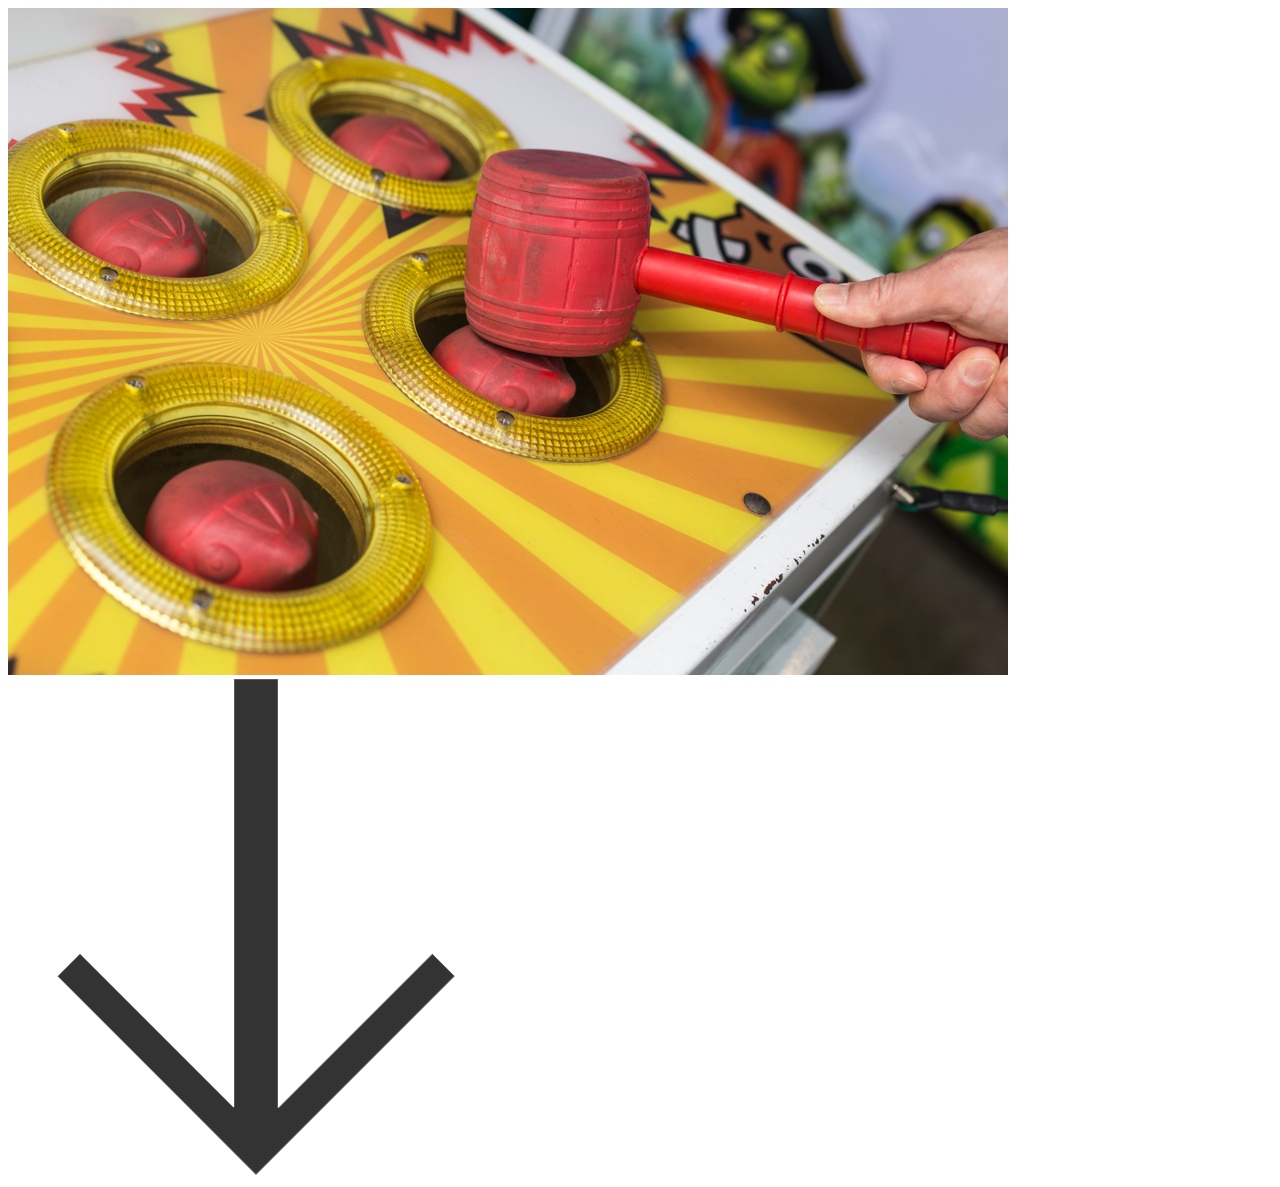
==== index.html @ ab6f2a53 "Whac a mole - HTML e imgs" ====
<!DOCTYPE html>
<html lang="pt-BR">
<head>
    <meta charset="UTF-8">
    <meta name="viewport" content="width=device-width, initial-scale=1.0">
    <title>Whac-A-Mole</title>
</head>
<body>
    <section>
        <div class="banner">
            <img src="imagens/Whac-A-Mole.jpg" alt="Imagem do jogo físico">
        </div>
    </section>
    <footer>
        <div class="nextPage">
            <a href="regras.html" class="circulo">
                <img src="imagens/arrow-down.png" alt="seta para baixo" class="arrow">
            </a>
        </div>
    </footer>
</body>
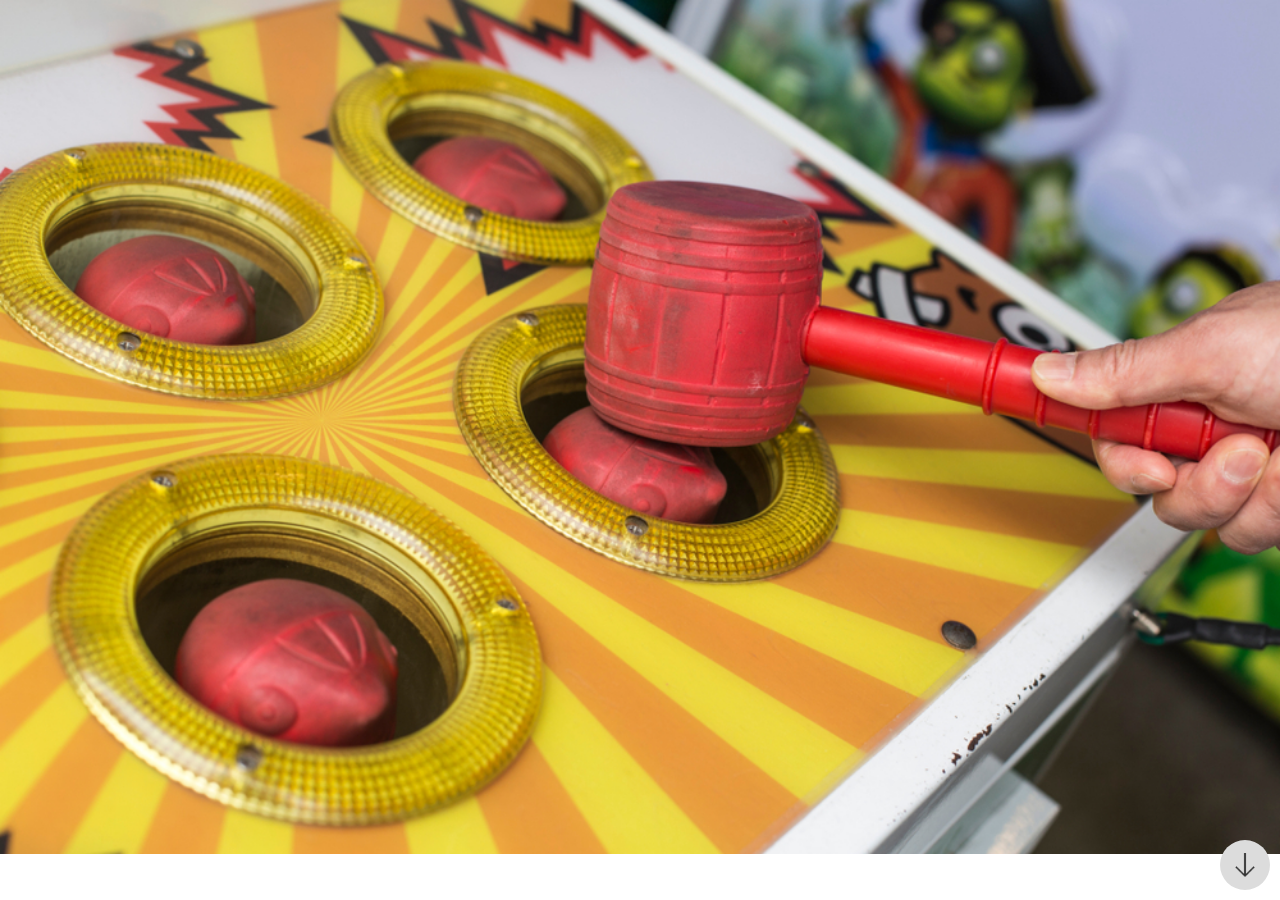
==== commit 5296a769: "Estilização em andamento" ====
--- a/index.html
+++ b/index.html
@@ -3,6 +3,7 @@
 <head>
     <meta charset="UTF-8">
     <meta name="viewport" content="width=device-width, initial-scale=1.0">
+    <link rel="stylesheet" href="estilo.css">
     <title>Whac-A-Mole</title>
 </head>
 <body>
--- a/estilo.css
+++ b/estilo.css
@@ -0,0 +1,163 @@
+body {
+    margin: 0px;
+    border: 0px;
+    padding: 0px;
+}
+
+.banner img{
+    position: absolute;
+    top: 0;
+    left: 0;
+    width: 100%;
+    object-fit: cover;
+}
+
+.nextPage {
+    position: fixed;
+    bottom: 10px;
+    right: 10px;
+    display: flex;
+    align-items: center;
+    justify-content: center;
+    z-index: 3;
+}
+
+.circulo {
+    background-color: #DCDCDC;
+    border-radius: 50%;
+    width: 50px;
+    height: 50px;
+    display: flex;
+    align-items: center;
+    justify-content: center;
+}
+
+.arrow {
+    width: 24px;
+    height: 24px;
+}
+
+.regras {
+    height: 100vh;
+    display: flex;
+    background-color: #D0d0d0;
+}
+
+.regras .contentBox {
+    width: 100%;
+    padding: 50px;
+    background-color: #c0c0c0;
+}
+
+.regras .imgBox {
+    width: 100%;
+    background: url(imagens/Mole.png);
+    background-size: cover;
+    background-position: center;
+    background-repeat: no-repeat;
+}
+
+.previousPage {
+    position:fixed;
+    top: 10px;
+    left: 10px;
+    display: flex;
+    align-items: center;
+    justify-content: center;
+    z-index: 3;
+}
+
+.tabuleiro {
+    height: 100vh;
+    display: flex;
+    align-items: center;
+    justify-content: center;
+    background-color: #006400;
+}
+
+.gramado {
+    width: 536px;
+    height: 536px;
+    background-color: #008000;
+    display: flex;
+    align-items: center;
+    justify-content: space-around;
+    flex-wrap: wrap;
+    cursor: url(imagens/hammer.png), crosshair;
+    padding: 0px;
+    border: 2px solid #DCDCDC;
+}
+
+.gramado img {
+    padding: 25px 50px 25px 50px;
+    box-sizing: content-box;
+    width: 76px;
+    height: 61px;
+}
+
+.pontos {
+    width: 536px;
+    height: 536px;
+    display: flex;
+    justify-content: center;
+}
+
+.pontos th {
+    font-size: 50px;
+    font-family: 'Bungee Spice', sans-serif;
+    text-align: center;
+}
+
+.pontos td:first-child {
+    text-align: right;
+    font-size: 36px;
+    font-family: 'Bungee Spice', sans-serif;
+}
+
+#start {
+    width: 100%;
+    font-size: 36px;
+    border: 2px solid #000000;
+}
+
+.records {
+    background-color: #98FB98;
+    height: 100vh;
+    display: flex;
+    align-items: center;
+    justify-content: center;
+}
+
+.records table {
+    border-collapse: collapse;
+    font-family: 'MedievalSharp', cursive;
+}
+
+.records th {
+    background-color: #000000;
+    color: #FFFFFF;
+    text-align: center;
+    font-size: 36px;
+    padding-left: 30px;
+    padding-right: 30px;
+}
+
+.records td {
+    padding-left: 30px;
+    padding-right: 30px;
+    font-size: 30px;
+}
+
+.records tr:nth-child(even) {
+    background-color: #FFFFFF;
+}
+
+.records td:first-child, td:nth-child(1) {
+    text-align: right;
+}
+
+.records h2 {
+    text-align: left;
+    font-size: 36px;
+    font-family: 'Bungee Spice', sans-serif;
+}
